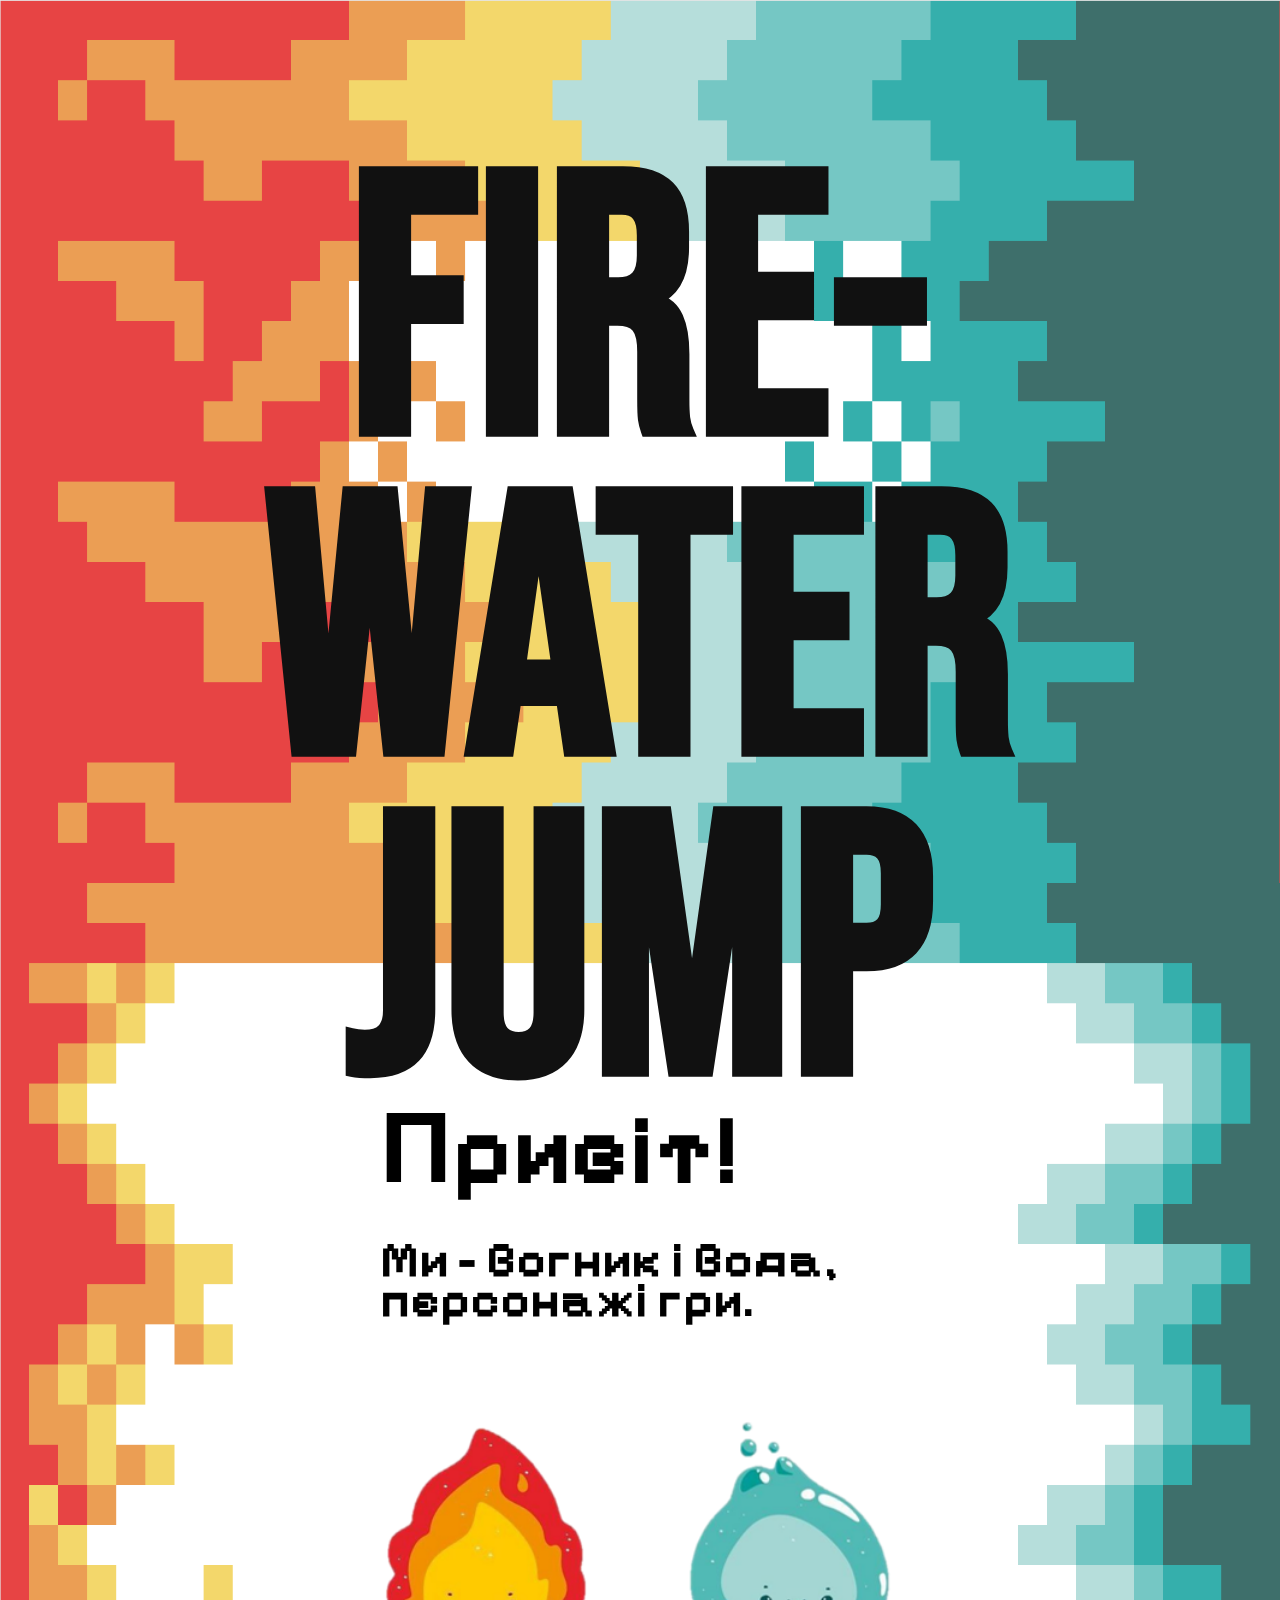
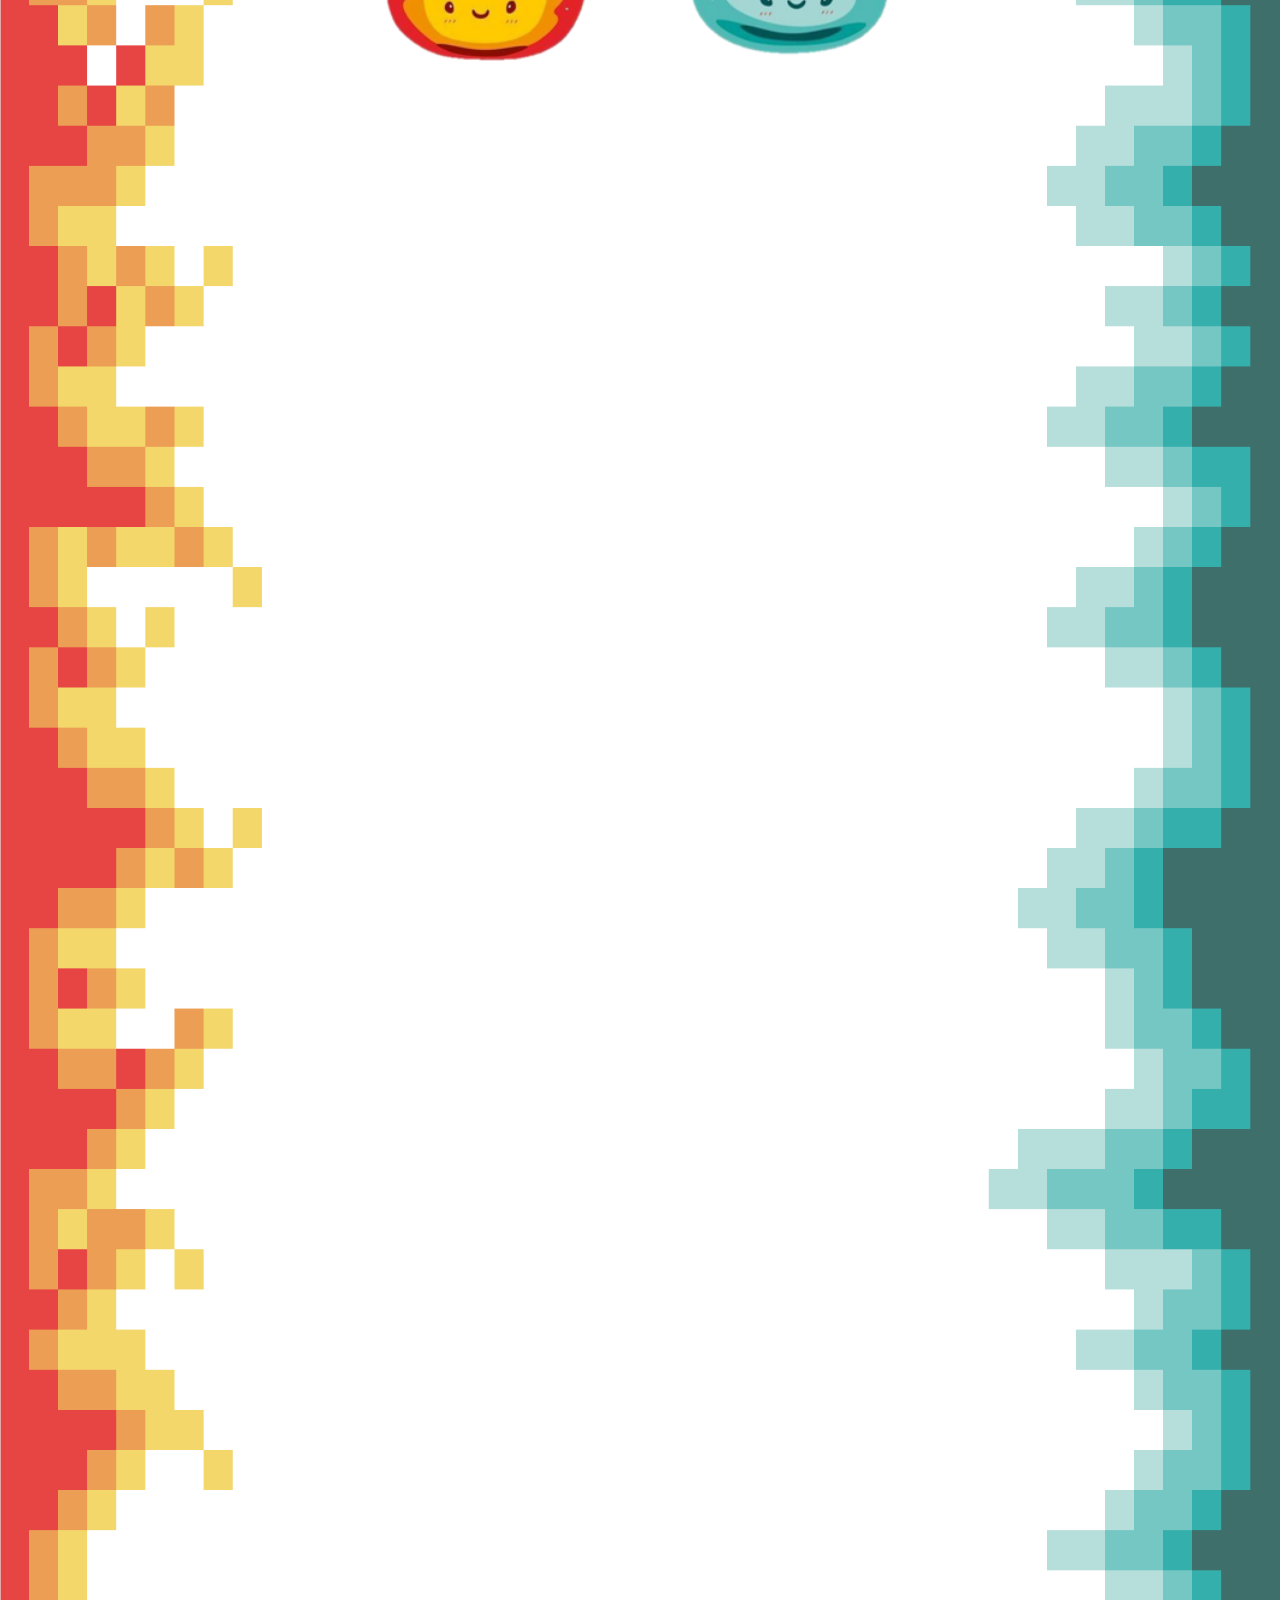
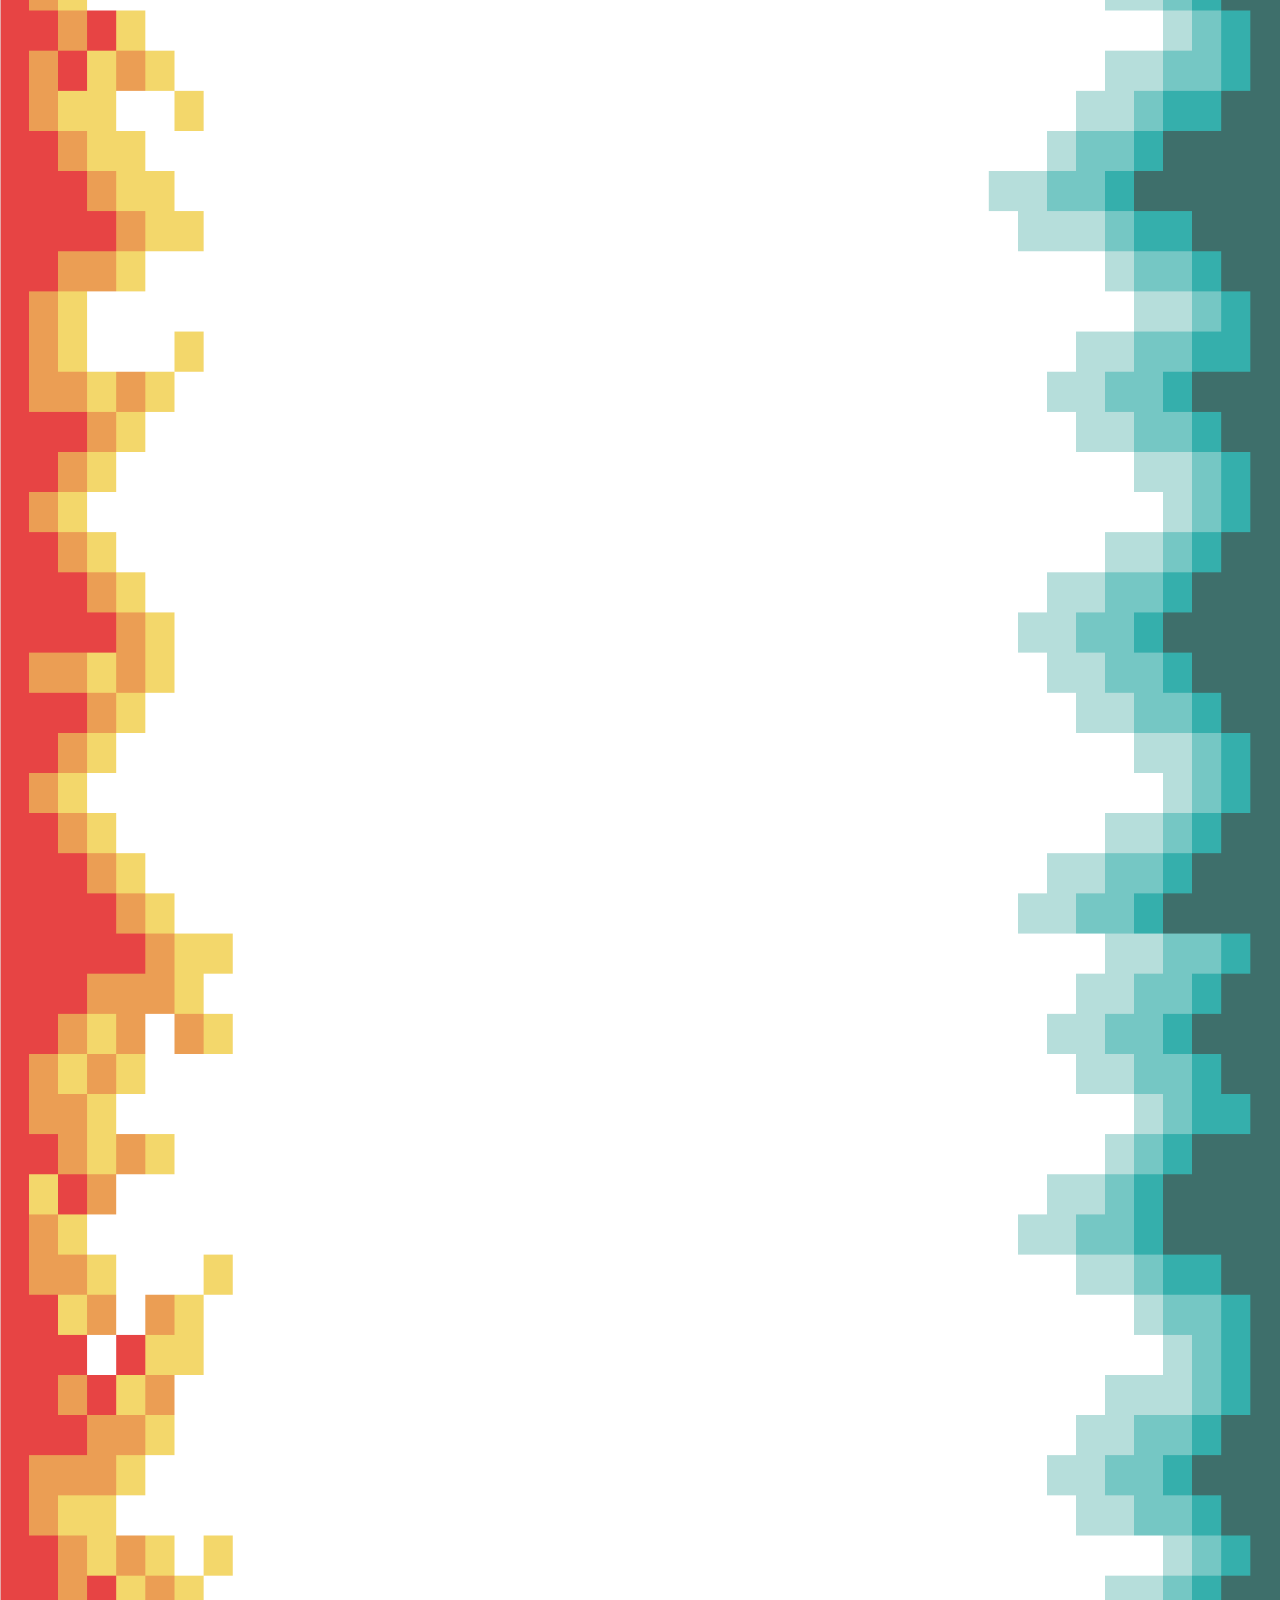
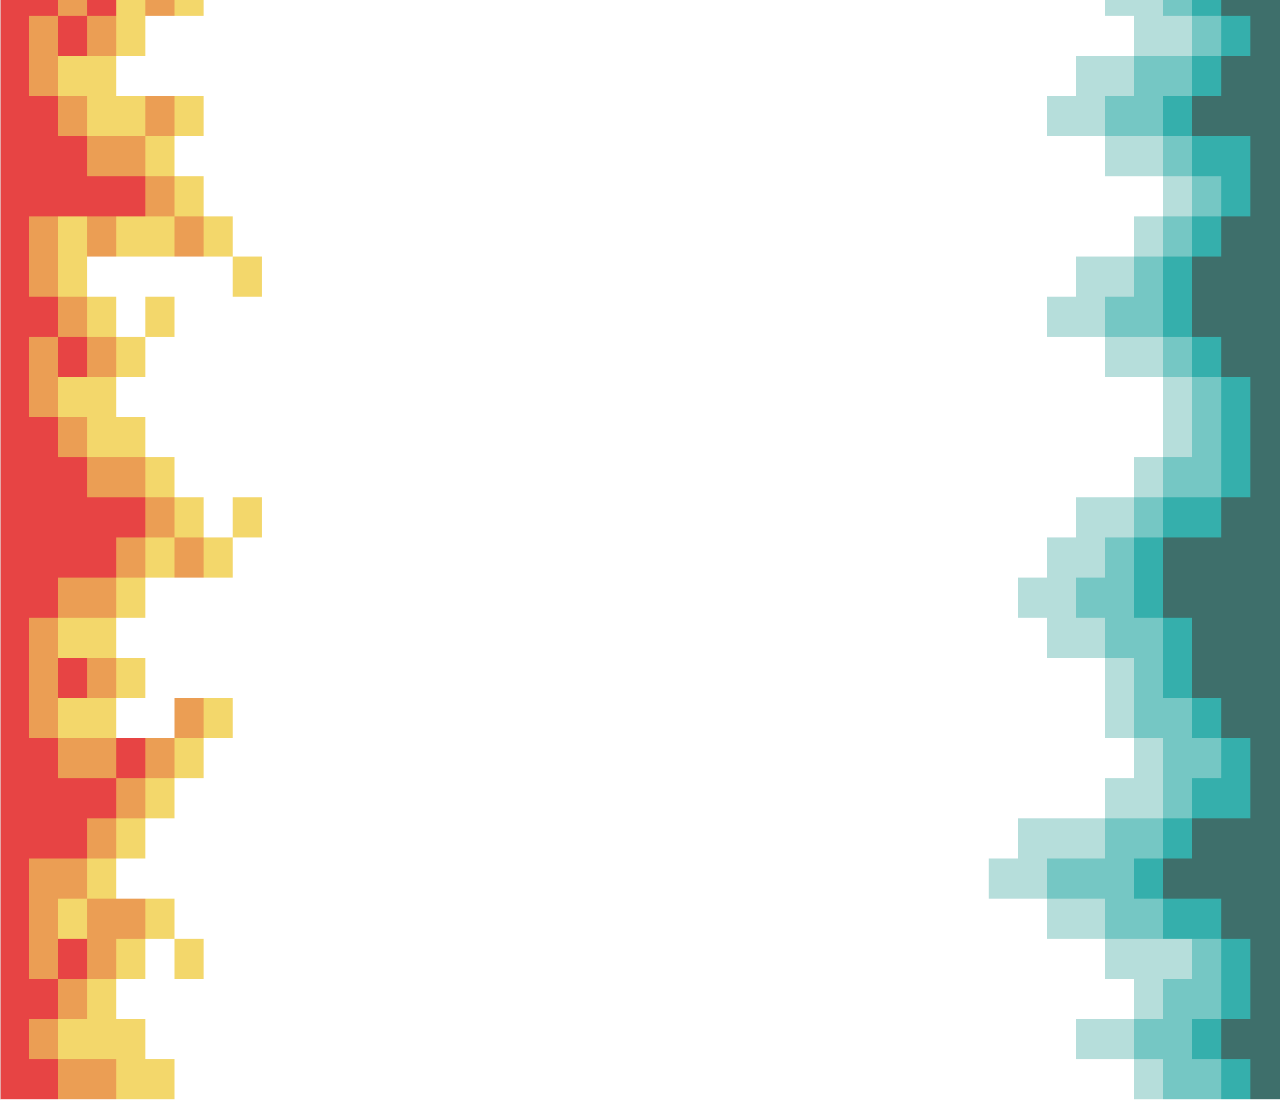
==== i/main/index.html @ 0679e17d "Add files via upload" ====
<!DOCTYPE html>
<html lang="en">
<head>
    <meta charset="UTF-8">
    <meta name="viewport" content="width=device-width, initial-scale=1.0">
    <link rel="stylesheet" href="style/style.css">
    <title>Document</title>
    <link href="https://fonts.googleapis.com/css2?family=Bebas+Neue&family=Pixelify+Sans:wght@400..700&display=swap" rel="stylesheet">
</head>
<body>
    <img class ='background' src="back.png" alt="">
    <div class="block-title"><h1 class="title">fire-water<br>jump</h1></div>
    <div class="game-block">
        <p class="game-title">Привіт!</p>
        <p class="game-text">Ми - Вогник і Вода,  персонажі гри.</p>
        <div class="game-img">
            <img class='game-pl1' src="..\player1.png" alt="">
            <img class='game-pl2' src="..\player2.png" alt="">
        </div>
    </div>

</body>
</html>
---- i/main/style/style.css ----
body{
    padding: 0;
    margin: 0;
    border:0;
}
.background{
    width: 100%;
    height: 5900px;
    position: absolute;
    top: 0;
    left: 0;
    opacity: 0.8;
}
.block-title{
    margin: 0 auto;
    width: 100%;
    height: 960px;
}
.title{
    position: relative;
    top: 10px;
    font-family: "Bebas Neue", sans-serif;
    font-size: 370px;
    text-align: center;
    line-height: 320px;
    color:#111111;
    margin: 0 auto;
    font-weight: 800;
    padding-top: 150px ;
}

.game-block{
    position: relative;
    padding: 150px 380px 0 380px;

}
.game-title{
    font-family: "Pixelify Sans", sans-serif;
    font-size: 100px;
    font-weight: 700;
    line-height: 80px;
    margin: 0;
}
.game-text{
    font-family: "Pixelify Sans", sans-serif;
    font-size: 50px;
    font-weight: 700;
    line-height: 40px;
}
.game-img{
    display: flex;
    align-items: center;
    justify-content: center;
    margin-top: 100px;
}
.game-pl1{
    margin-right: 40px;
    width: 300px;
}
.game-pl2{
    margin-left: 40px;
    width: 300px;
}
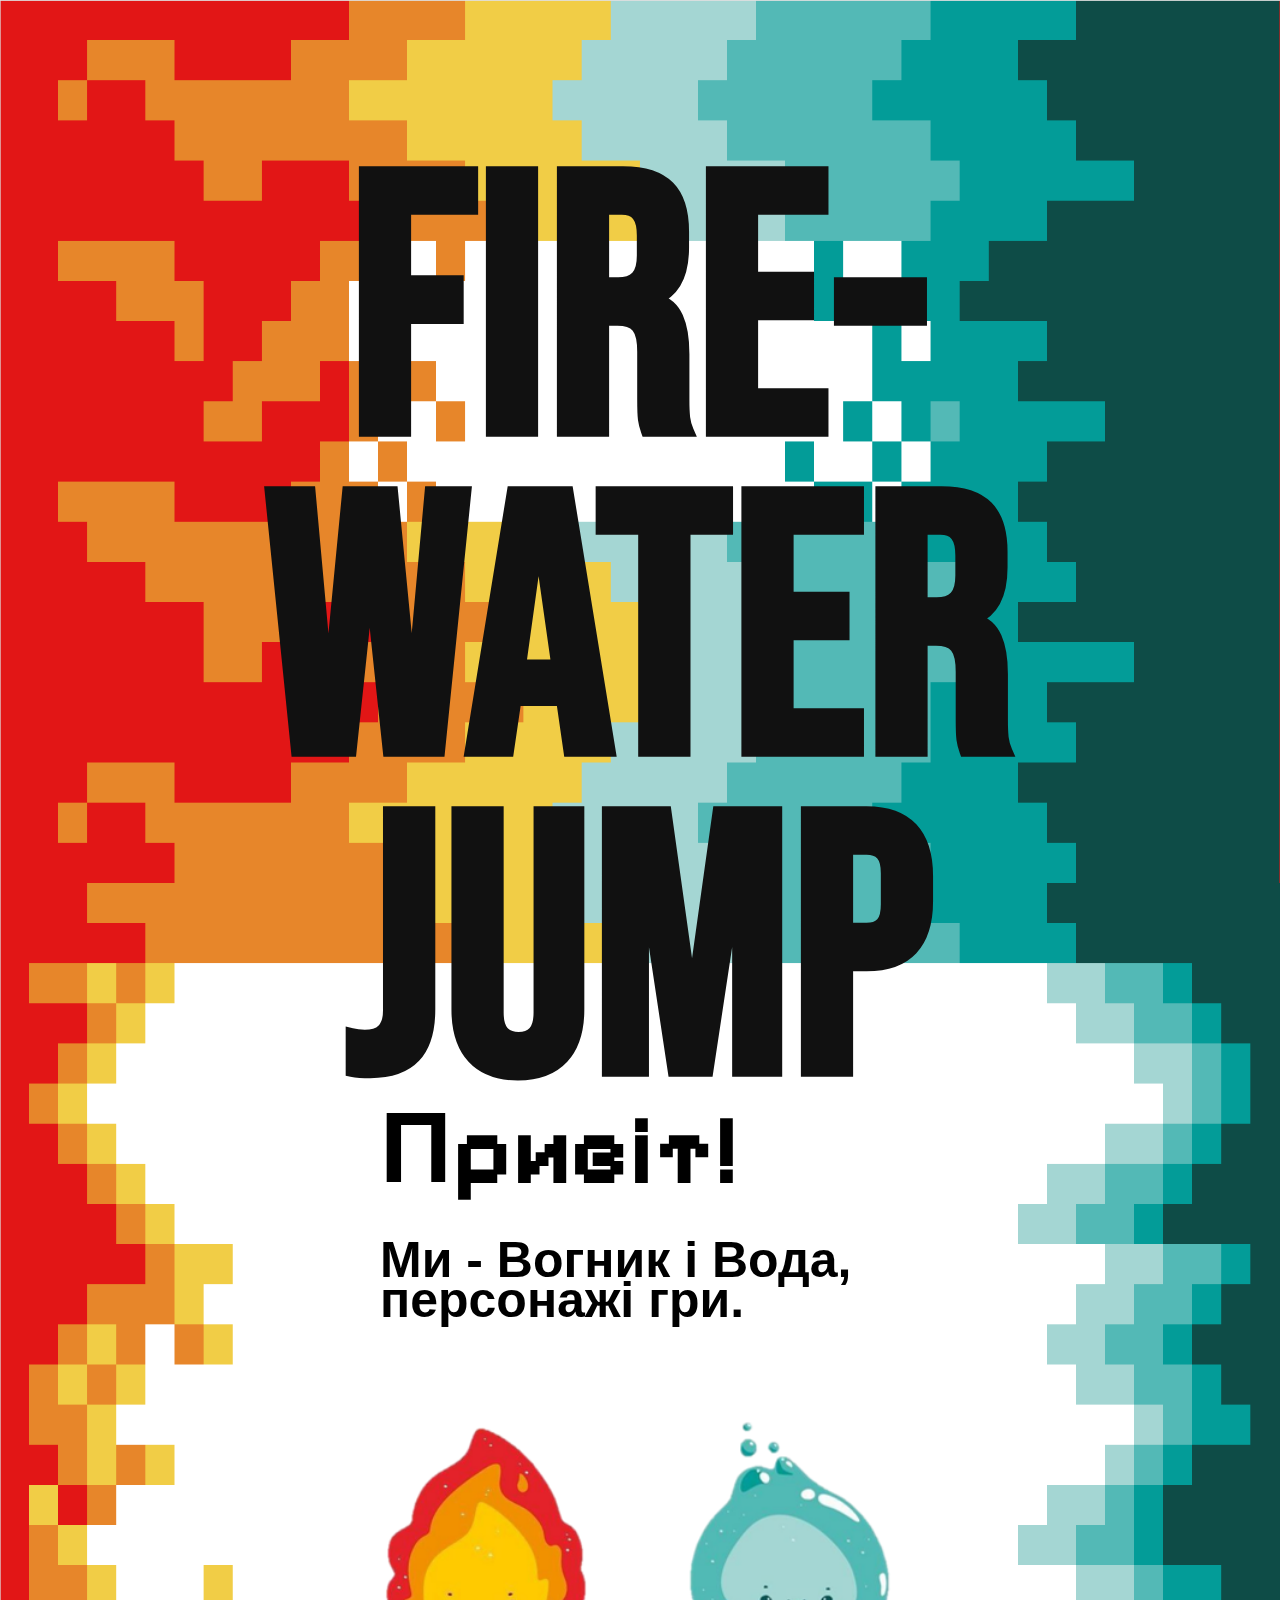
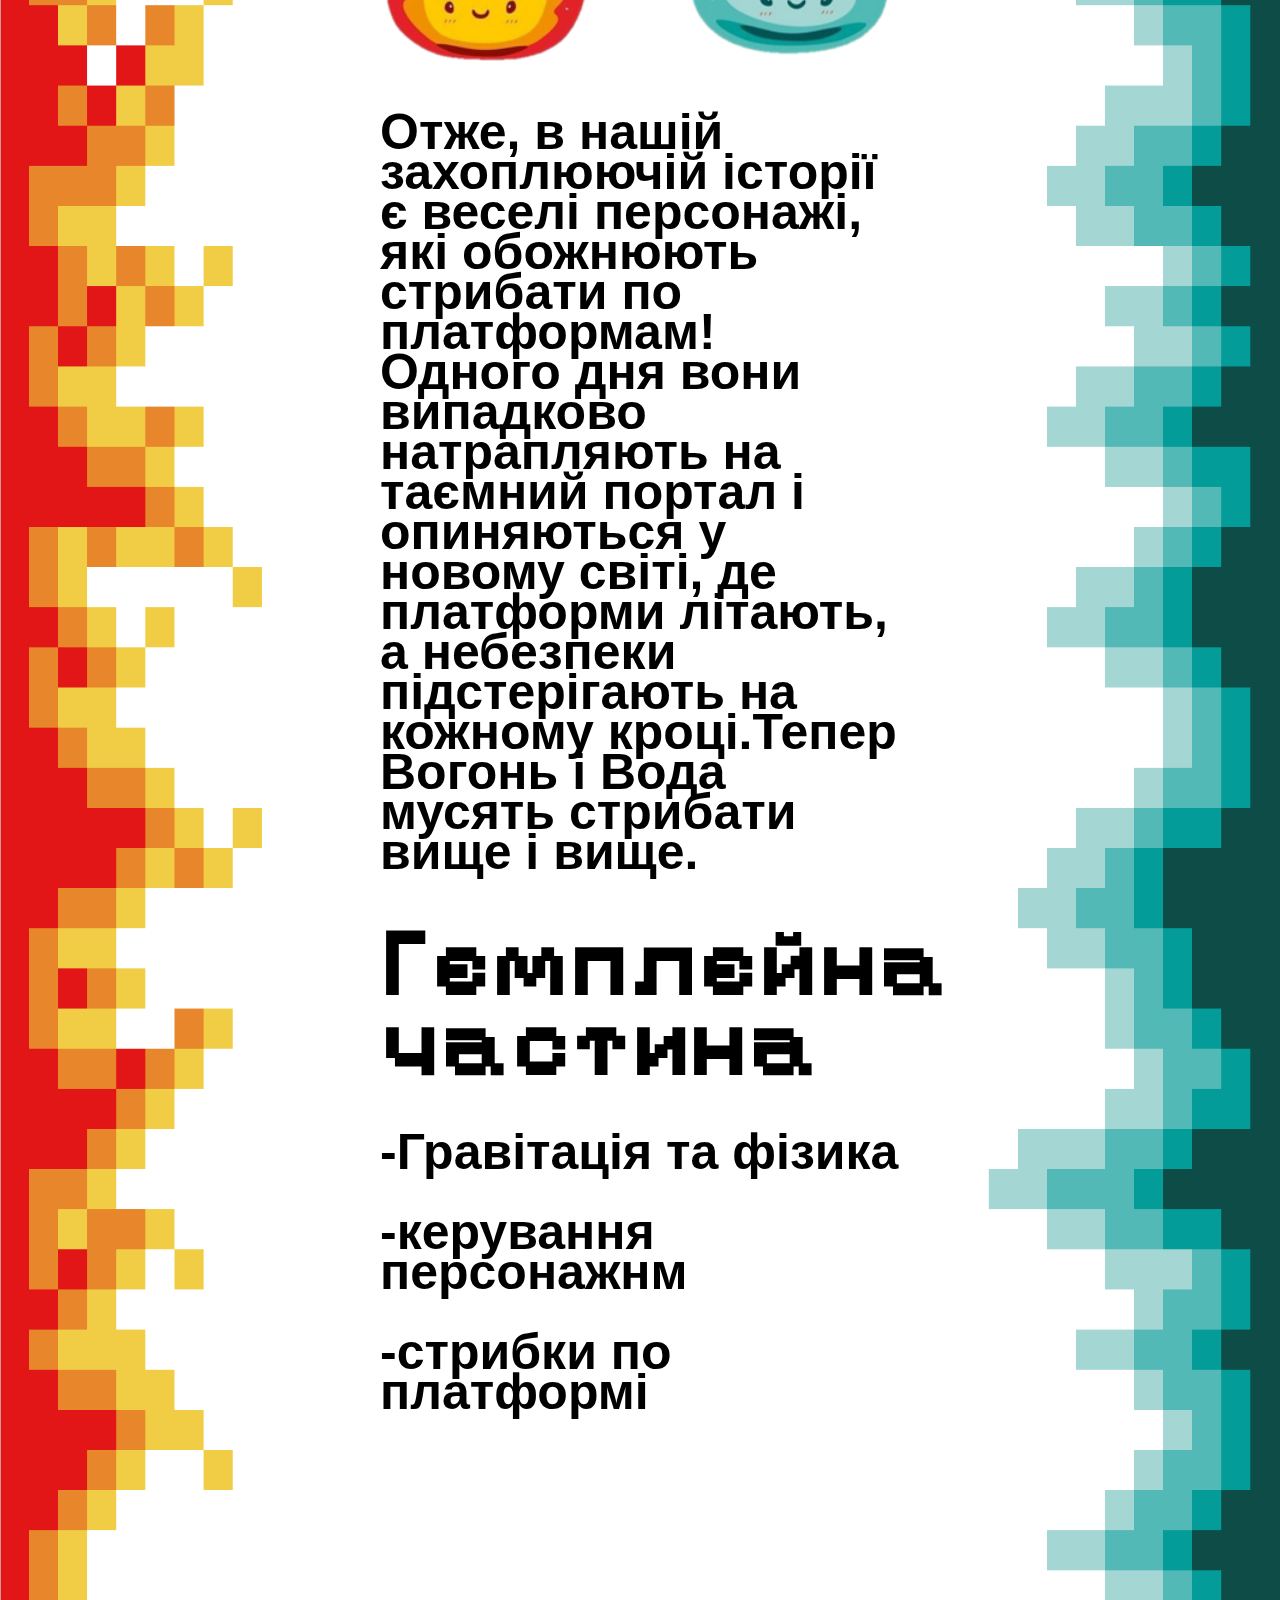
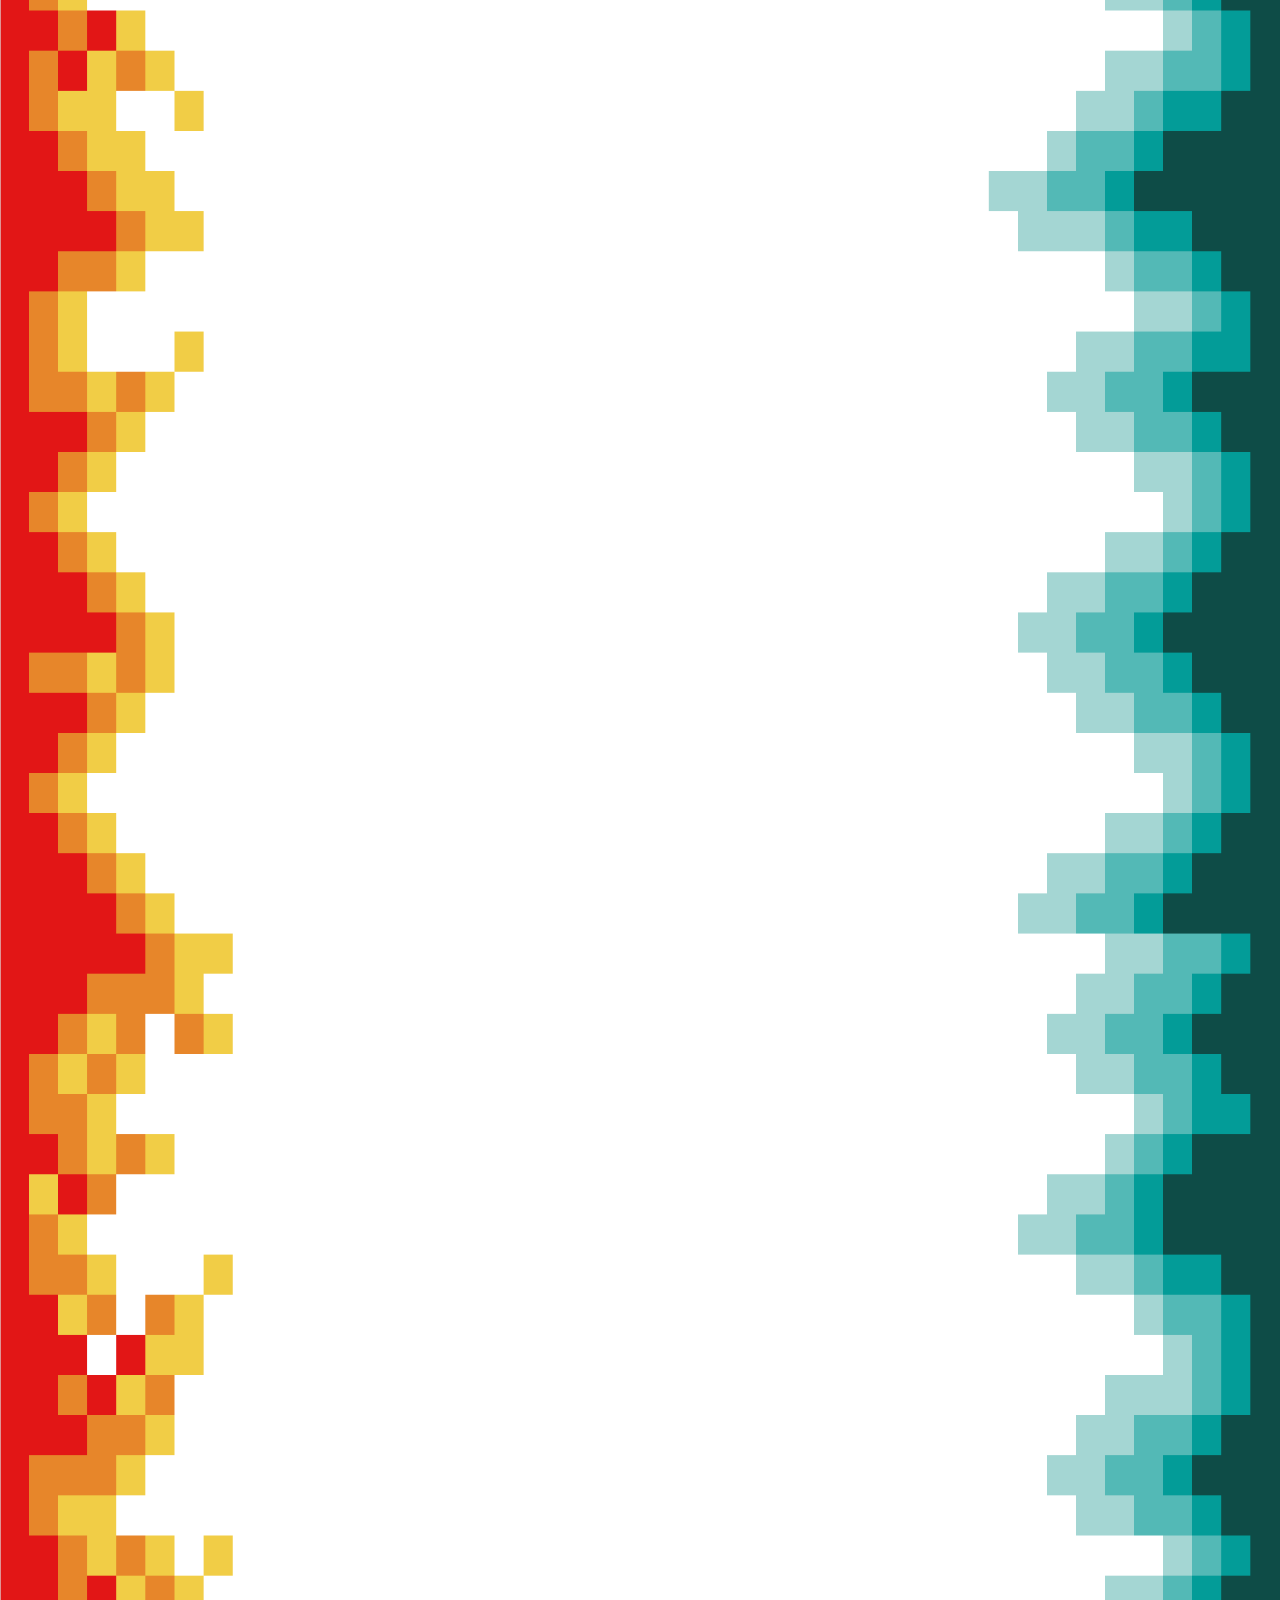
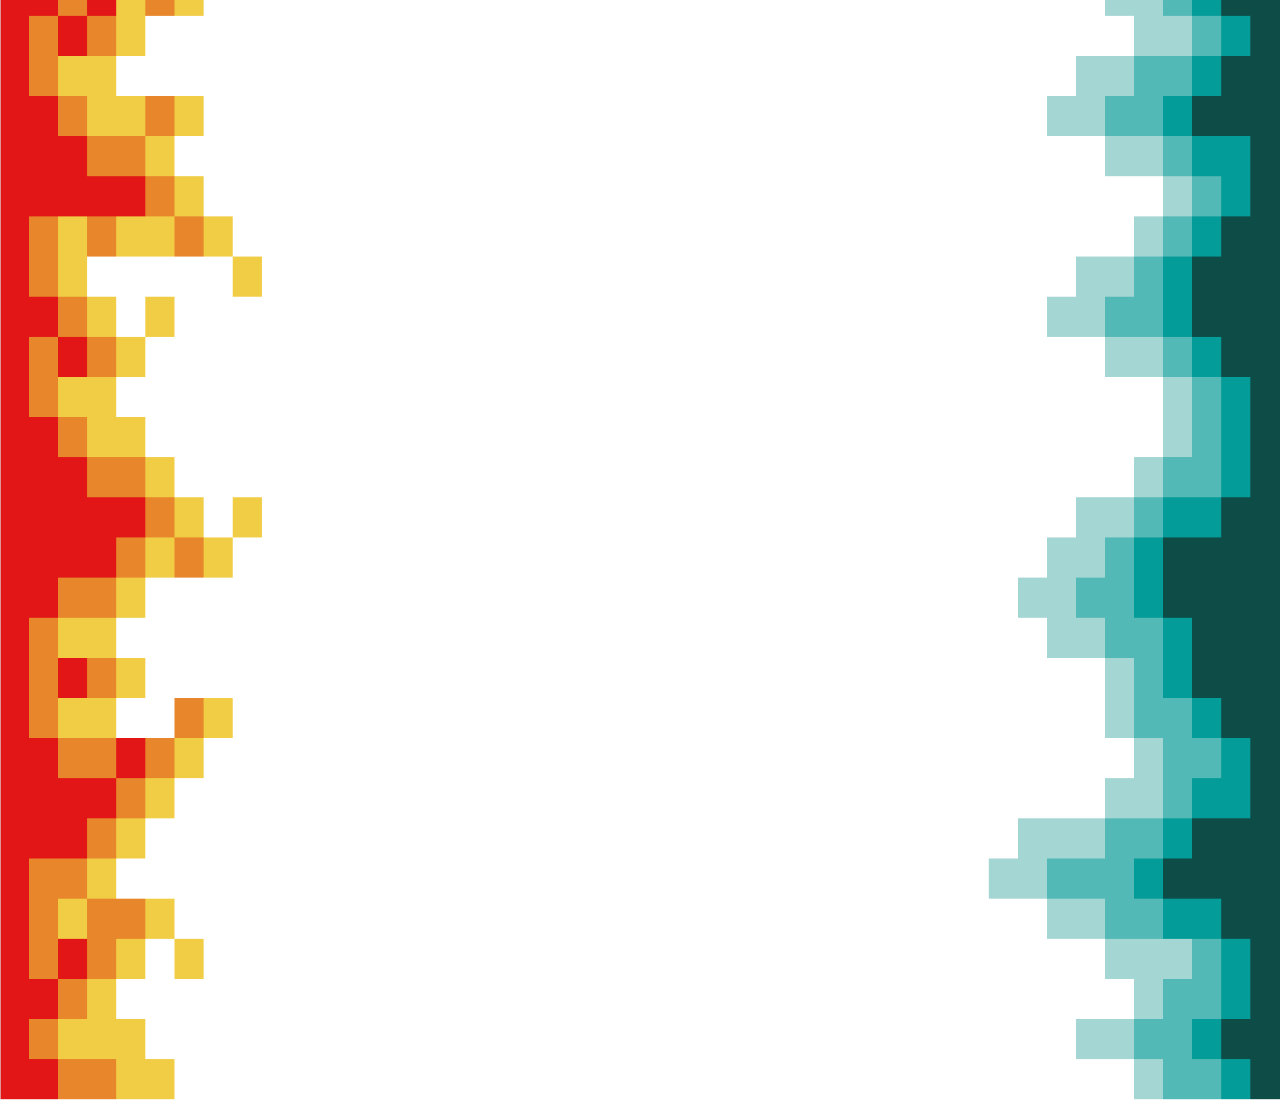
==== commit 95fea7b1: "new text" ====
--- a/i/main/index.html
+++ b/i/main/index.html
@@ -17,6 +17,12 @@
             <img class='game-pl1' src="..\player1.png" alt="">
             <img class='game-pl2' src="..\player2.png" alt="">
         </div>
+        <p class="game-text">Отже, в нашій захоплюючій історії є веселі персонажі, які обожнюють стрибати по платформам! Одного дня вони випадково натрапляють на таємний портал і опиняються у новому світі, де платформи літають, а небезпеки підстерігають на кожному кроці.Тепер Вогонь і Вода мусять стрибати вище і вище.</p>
+        <p class="game-title">Гемплейна частина</p>
+        <p class="game-text">-Гравітація та фізика<br>
+            <br>-керування персонажнм<br>
+            <br>-стрибки по платформі<br></p>
+        </div>
     </div>
 
 </body>
--- a/i/main/style/style.css
+++ b/i/main/style/style.css
@@ -9,7 +9,7 @@
     position: absolute;
     top: 0;
     left: 0;
-    opacity: 0.8;
+    opacity 0.8;
 }
 .block-title{
     margin: 0 auto;
@@ -42,7 +42,7 @@
     margin: 0;
 }
 .game-text{
-    font-family: "Pixelify Sans", sans-serif;
+    font-family: "Roboto", sans-serif;
     font-size: 50px;
     font-weight: 700;
     line-height: 40px;
@@ -60,4 +60,8 @@
 .game-pl2{
     margin-left: 40px;
     width: 300px;
+}
+.game-pl3{
+    margin-left: 40px;
+    width: 40px;
 }